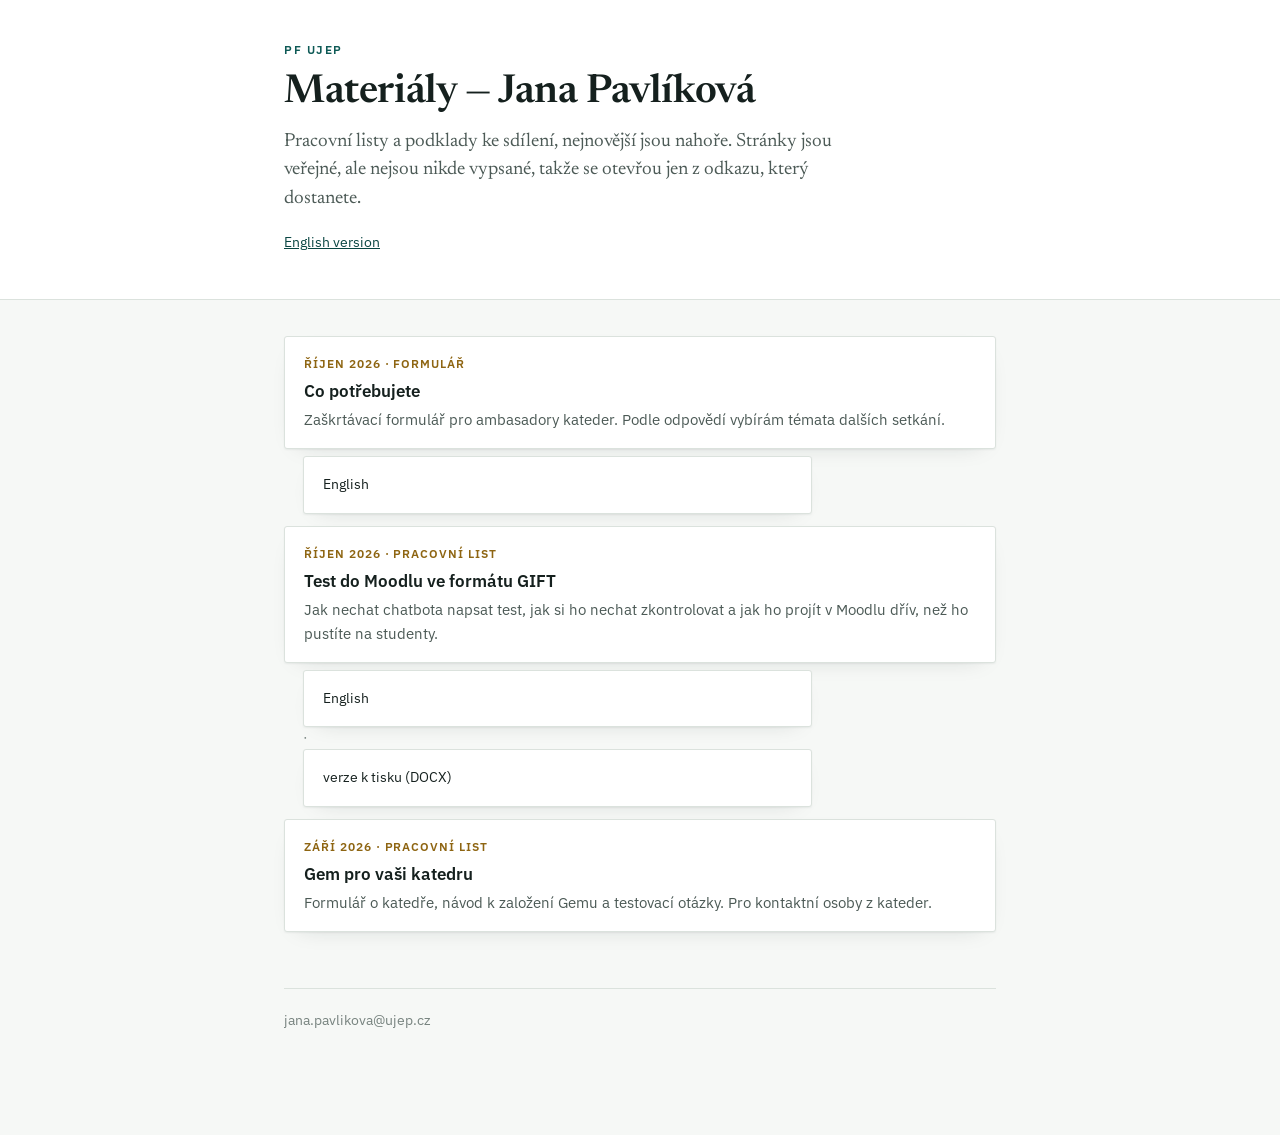
==== index.html @ e1811ff3 "Říjnový pracovní list GIFT a formulář zpětné vazby Pracovní list "Test do Moodlu ve formátu GIFT" (C" ====
<!DOCTYPE html>
<!--
  ŽIVÝ WEB:  https://pavlikovajg-praktik-ai.github.io/WEB/
  REPO:      https://github.com/pavlikovajG-PRAKTIK-AI/WEB
  NA DISKU:  C:\Users\Pavlikovaj\Desktop\Jana\_AI_APPS\GithubWEB

  Obsah repa a této složky se musí vždy shodovat — po každé úpravě commit a push.
  Publikuje se z větve main, kořen repozitáře. Změna je online do cca minuty.
-->
<html lang="cs">
<head>
<meta charset="utf-8">
<meta name="viewport" content="width=device-width, initial-scale=1">
<title>Jana Pavlíková — materiály</title>
<link rel="preconnect" href="https://fonts.googleapis.com">
<link rel="preconnect" href="https://fonts.gstatic.com" crossorigin>
<link rel="stylesheet" href="https://fonts.googleapis.com/css2?family=Newsreader:opsz,wght@6..72,400;6..72,600&family=IBM+Plex+Sans:wght@400;500;600&display=swap">
<link rel="stylesheet" href="style.css">
</head>
<body>

<header class="masthead">
  <div class="wrap">
    <p class="kicker">PF UJEP</p>
    <h1>Materiály — Jana Pavlíková</h1>
    <p class="standfirst">Pracovní listy a podklady ke sdílení, nejnovější jsou nahoře. Stránky jsou veřejné, ale nejsou nikde vypsané, takže se otevřou jen z odkazu, který dostanete.</p>
    <p class="langs"><a href="en.html">English version</a></p>
  </div>
</header>

<div class="wrap">
  <section style="margin-top:36px">
    <ul class="cards">
      <li>
        <a href="zpetna-vazba/">
          <span class="when">Říjen 2026 · formulář</span>
          <span class="t">Co potřebujete</span>
          <span class="d">Zaškrtávací formulář pro ambasadory kateder. Podle odpovědí vybírám témata dalších setkání.</span>
        </a>
        <p class="alt"><a href="zpetna-vazba/en.html">English</a></p>
      </li>
      <li>
        <a href="2026_10_01_gift/">
          <span class="when">Říjen 2026 · pracovní list</span>
          <span class="t">Test do Moodlu ve formátu GIFT</span>
          <span class="d">Jak nechat chatbota napsat test, jak si ho nechat zkontrolovat a jak ho projít v Moodlu dřív, než ho pustíte na studenty.</span>
        </a>
        <p class="alt"><a href="2026_10_01_gift/en.html">English</a> · <a href="2026_10_01_gift/2026_10_01_Pracovni-list-GIFT.docx">verze k tisku (DOCX)</a></p>
      </li>
      <li>
        <a href="pracovni-list/">
          <span class="when">Září 2026 · pracovní list</span>
          <span class="t">Gem pro vaši katedru</span>
          <span class="d">Formulář o katedře, návod k založení Gemu a testovací otázky. Pro kontaktní osoby z kateder.</span>
        </a>
      </li>
    </ul>
  </section>

  <footer>
    <p>jana.pavlikova@ujep.cz</p>
  </footer>
</div>

</body>
</html>
---- style.css ----
/* Společný styl stránek — PF UJEP / Jana Pavlíková */
:root{
  --ground:#F6F8F6; --surface:#FFFFFF; --surface-2:#EEF2EF;
  --ink:#15201E; --ink-soft:#4C5A56; --ink-faint:#77837F;
  --rule:#DBE2DD; --rule-strong:#C3CEC8;
  --accent:#0E5A56; --accent-ink:#0A4643; --accent-soft:#E1EFEC;
  --brass:#8E6512; --brass-soft:#F6ECD9;
  --shadow:0 1px 2px rgba(21,32,30,.06), 0 8px 24px -16px rgba(21,32,30,.22);
  --serif:"Newsreader",Georgia,"Times New Roman",serif;
  --sans:"IBM Plex Sans","Segoe UI",Arial,sans-serif;
  --mono:ui-monospace,"Cascadia Mono","Consolas",monospace;
}
@media (prefers-color-scheme:dark){
  :root:not([data-theme="light"]){
    --ground:#111614; --surface:#19201D; --surface-2:#1F2825;
    --ink:#E9EEEB; --ink-soft:#9EACA7; --ink-faint:#7C8A85;
    --rule:#2B3733; --rule-strong:#3B4844;
    --accent:#63BFB4; --accent-ink:#8FD6CC; --accent-soft:#16302C;
    --brass:#D3A44E; --brass-soft:#2A2317;
    --shadow:0 1px 2px rgba(0,0,0,.4), 0 8px 24px -16px rgba(0,0,0,.7);
  }
}
:root[data-theme="dark"]{
  --ground:#111614; --surface:#19201D; --surface-2:#1F2825;
  --ink:#E9EEEB; --ink-soft:#9EACA7; --ink-faint:#7C8A85;
  --rule:#2B3733; --rule-strong:#3B4844;
  --accent:#63BFB4; --accent-ink:#8FD6CC; --accent-soft:#16302C;
  --brass:#D3A44E; --brass-soft:#2A2317;
  --shadow:0 1px 2px rgba(0,0,0,.4), 0 8px 24px -16px rgba(0,0,0,.7);
}

*{box-sizing:border-box}
body{background:var(--ground);color:var(--ink);font-family:var(--sans);
  font-size:16px;line-height:1.6;margin:0;-webkit-font-smoothing:antialiased}
.wrap{max-width:760px;margin:0 auto;padding:0 24px 88px}

.masthead{border-bottom:1px solid var(--rule);background:var(--surface)}
.masthead .wrap{padding-top:40px;padding-bottom:30px}
.kicker{font-size:12px;letter-spacing:.13em;text-transform:uppercase;
  color:var(--accent);font-weight:600;margin:0 0 12px}
h1{font-family:var(--serif);font-weight:600;font-size:clamp(29px,5vw,40px);
  line-height:1.12;letter-spacing:-.01em;margin:0 0 12px;text-wrap:balance}
.standfirst{font-family:var(--serif);font-size:19px;line-height:1.5;
  color:var(--ink-soft);margin:0;max-width:60ch}
.langs{margin-top:18px;font-size:14px;color:var(--ink-faint)}
.langs a{color:var(--accent-ink)}

section{margin-top:48px;scroll-margin-top:16px}
.band{display:flex;flex-wrap:wrap;align-items:baseline;gap:8px 16px;
  padding-bottom:10px;border-bottom:2px solid var(--ink);margin-bottom:20px}
.band .no{font-family:var(--serif);font-size:14px;font-weight:600;
  letter-spacing:.1em;text-transform:uppercase;color:var(--brass)}
.band h2{font-family:var(--serif);font-weight:600;font-size:25px;
  margin:0;flex:1 1 auto;line-height:1.2}
.band .meta{font-size:13px;color:var(--ink-faint);white-space:nowrap}

p{margin:0 0 15px;max-width:66ch}
.lede{color:var(--ink-soft)}
a{color:var(--accent-ink)}
strong{font-weight:600}
code{font-family:var(--mono);font-size:.9em;background:var(--surface-2);
  padding:1px 5px;border-radius:2px}

ol.steps{list-style:none;margin:0;padding:0;counter-reset:s}
ol.steps li{counter-increment:s;position:relative;padding:0 0 20px 44px}
ol.steps li::before{content:counter(s);position:absolute;left:0;top:0;
  width:28px;height:28px;border-radius:50%;display:grid;place-items:center;
  background:var(--accent-soft);color:var(--accent-ink);
  font-family:var(--serif);font-weight:600;font-size:15px}
ol.steps li::after{content:"";position:absolute;left:13.5px;top:32px;bottom:2px;
  width:1px;background:var(--rule)}
ol.steps li:last-child::after{display:none}
ol.steps h3{font-size:16.5px;font-weight:600;margin:2px 0 6px}
ol.steps p{margin:0 0 8px;font-size:15px;color:var(--ink-soft)}

ul.plain{list-style:none;margin:0 0 16px;padding:0}
ul.plain li{position:relative;padding:0 0 9px 20px;font-size:15px;
  color:var(--ink-soft);max-width:66ch}
ul.plain li::before{content:"–";position:absolute;left:2px;color:var(--brass)}
ul.plain li b{color:var(--ink);font-weight:600}

.prompt{background:var(--surface);border:1px solid var(--rule-strong);
  border-left:3px solid var(--accent);border-radius:0 3px 3px 0;
  padding:15px 17px;margin:0 0 12px;font-family:var(--mono);
  font-size:13.5px;line-height:1.62;color:var(--ink);white-space:pre-wrap}
.warn{border-left:3px solid var(--brass);background:var(--brass-soft);
  padding:15px 17px;margin:22px 0 0;border-radius:0 3px 3px 0}
.warn p{margin:0 0 9px;font-size:15px}
.warn p:last-child{margin:0}
.warn b{color:var(--brass)}

fieldset{border:1px solid var(--rule);border-radius:3px;background:var(--surface);
  padding:16px 18px 6px;margin:0 0 16px;box-shadow:var(--shadow)}
legend{font-weight:600;font-size:16px;padding:0 7px;color:var(--ink)}
.hint{font-size:14px;color:var(--ink-faint);margin:-4px 0 12px;max-width:62ch}
.opts{display:grid;grid-template-columns:repeat(auto-fill,minmax(250px,1fr));gap:2px}
.opt{display:flex;gap:9px;align-items:flex-start;padding:7px 8px;
  border-radius:2px;cursor:pointer;font-size:15px;line-height:1.4}
.opt:hover{background:var(--surface-2)}
.opt input{margin:3px 0 0;width:16px;height:16px;accent-color:var(--accent);
  flex:0 0 auto;cursor:pointer}
input[type=text]{width:100%;font-family:var(--sans);font-size:15px;color:var(--ink);
  background:var(--ground);border:1px solid var(--rule-strong);border-radius:2px;
  padding:9px 11px}
textarea{width:100%;min-height:72px;resize:vertical;font-family:var(--sans);
  font-size:15px;line-height:1.55;color:var(--ink);background:var(--ground);
  border:1px solid var(--rule-strong);border-radius:2px;padding:10px 11px}
textarea.data{min-height:190px;font-family:var(--mono);font-size:13px;
  background:var(--surface)}
:focus-visible{outline:2px solid var(--accent);outline-offset:2px}

.actions{display:flex;flex-wrap:wrap;gap:11px;align-items:center;
  margin-top:20px;padding-top:18px;border-top:1px solid var(--rule)}
button.primary{font-family:var(--sans);font-size:15px;font-weight:600;
  background:var(--accent);color:#fff;border:1px solid var(--accent);
  border-radius:2px;padding:10px 18px;cursor:pointer}
:root[data-theme="dark"] button.primary{color:#0F1614}
@media (prefers-color-scheme:dark){
  :root:not([data-theme="light"]) button.primary{color:#0F1614}}
button.ghost{font-family:var(--sans);font-size:14px;background:transparent;
  color:var(--ink-soft);border:1px solid var(--rule-strong);
  border-radius:2px;padding:10px 14px;cursor:pointer}
button:hover{filter:brightness(1.06)}
.status{font-size:14px;color:var(--accent-ink)}
.hidden{display:none}

table.tally{border-collapse:collapse;width:100%;font-size:15px;margin-bottom:26px}
table.tally th{text-align:left;font-weight:600;color:var(--accent-ink);
  border-bottom:2px solid var(--ink);padding:7px 9px}
table.tally td{border-bottom:1px solid var(--rule);padding:6px 9px;
  vertical-align:baseline}
table.tally td.n{font-variant-numeric:tabular-nums;font-weight:600;
  width:3.5em;text-align:right;color:var(--ink)}
table.tally td.bar{width:38%}
table.tally .fill{height:9px;background:var(--accent);border-radius:2px;
  display:block;min-width:2px}

footer{margin-top:56px;padding-top:20px;border-top:1px solid var(--rule);
  font-size:14px;color:var(--ink-faint)}
footer p{max-width:66ch}

@media (max-width:560px){.wrap{padding-left:18px;padding-right:18px}}
@media (prefers-reduced-motion:reduce){*{transition:none!important;animation:none!important}}

@media print{
  :root{--ground:#fff;--surface:#fff;--surface-2:#fff;--ink:#000;
    --ink-soft:#333;--ink-faint:#555;--rule:#bbb;--rule-strong:#999;
    --accent:#0E5A56;--accent-ink:#0A4643;--accent-soft:#fff;
    --brass:#6b4c0d;--brass-soft:#fff;--shadow:none}
  body{font-size:10.5pt;line-height:1.42}
  .wrap{max-width:none;padding:0}
  .masthead .wrap{padding:0 0 10px}
  h1{font-size:20pt;margin-bottom:6px}
  .standfirst{font-size:11pt}
  .langs,.noprint,nav{display:none!important}
  section{margin-top:16px;page-break-inside:avoid}
  .band{margin-bottom:10px;padding-bottom:5px}
  .band h2{font-size:13pt}
  p,ul.plain li{margin-bottom:7px;font-size:10.5pt}
  .prompt{font-size:8.6pt;line-height:1.4;padding:8px 10px;margin-bottom:8px}
  .warn{margin-top:12px;padding:8px 10px}
  ol.steps li{padding-bottom:10px}
  footer{margin-top:18px;padding-top:8px;font-size:8.5pt}
  fieldset{break-inside:avoid;box-shadow:none}
}

/* ---------- rozcestník ---------- */
ul.cards{list-style:none;margin:0;padding:0;display:flex;flex-direction:column;gap:12px}
ul.cards li a{display:block;background:var(--surface);border:1px solid var(--rule);
  border-radius:3px;padding:17px 19px;text-decoration:none;color:var(--ink);
  box-shadow:var(--shadow)}
ul.cards li a:hover{border-color:var(--accent);background:var(--accent-soft)}
ul.cards .t{font-weight:600;font-size:17px;display:block;margin-bottom:3px}
ul.cards .d{font-size:14.5px;color:var(--ink-soft);display:block}
ul.cards .when{font-size:12px;letter-spacing:.08em;text-transform:uppercase;
  color:var(--brass);font-weight:600;display:block;margin-bottom:5px}
.alt{font-size:13.5px;color:var(--ink-faint);margin:7px 0 0;padding-left:19px}
.alt a{color:var(--ink-soft)}
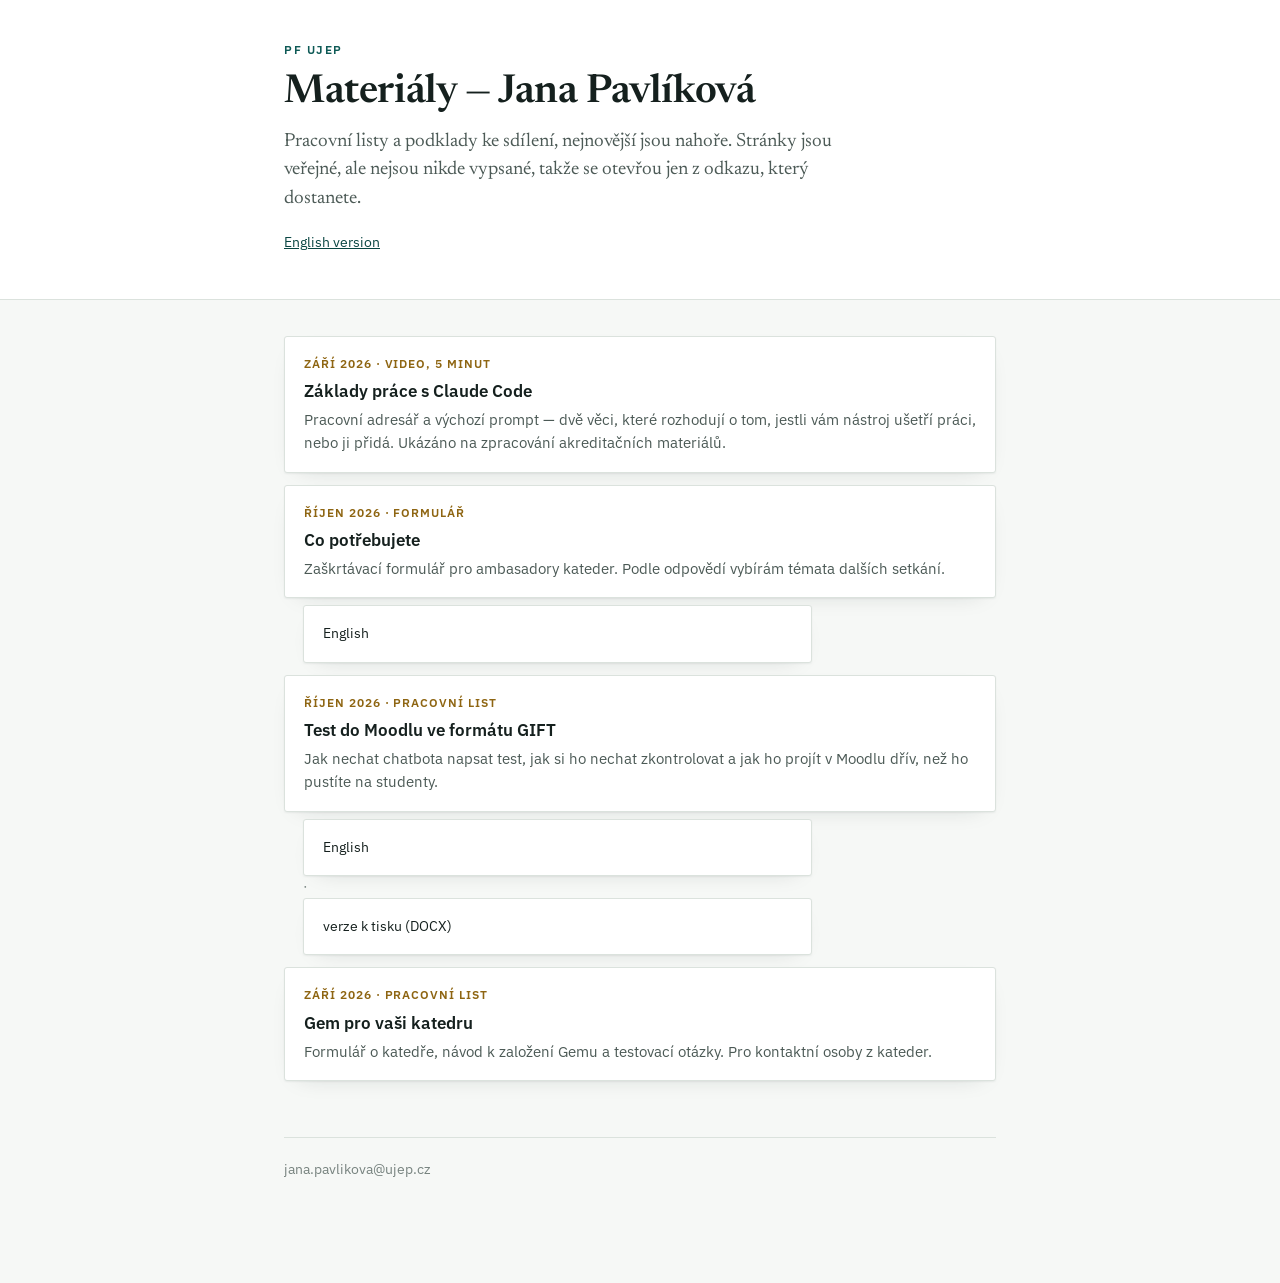
==== commit 1b0966e0: "Video Základy práce s Claude Code Co-Authored-By: Claude Opus 5 <noreply@anthropic.com>" ====
--- a/index.html
+++ b/index.html
@@ -32,6 +32,13 @@
   <section style="margin-top:36px">
     <ul class="cards">
       <li>
+        <a href="Zaklady-Claude-Code.mp4">
+          <span class="when">Září 2026 · video, 5 minut</span>
+          <span class="t">Základy práce s Claude Code</span>
+          <span class="d">Pracovní adresář a výchozí prompt — dvě věci, které rozhodují o tom, jestli vám nástroj ušetří práci, nebo ji přidá. Ukázáno na zpracování akreditačních materiálů.</span>
+        </a>
+      </li>
+      <li>
         <a href="zpetna-vazba/">
           <span class="when">Říjen 2026 · formulář</span>
           <span class="t">Co potřebujete</span>
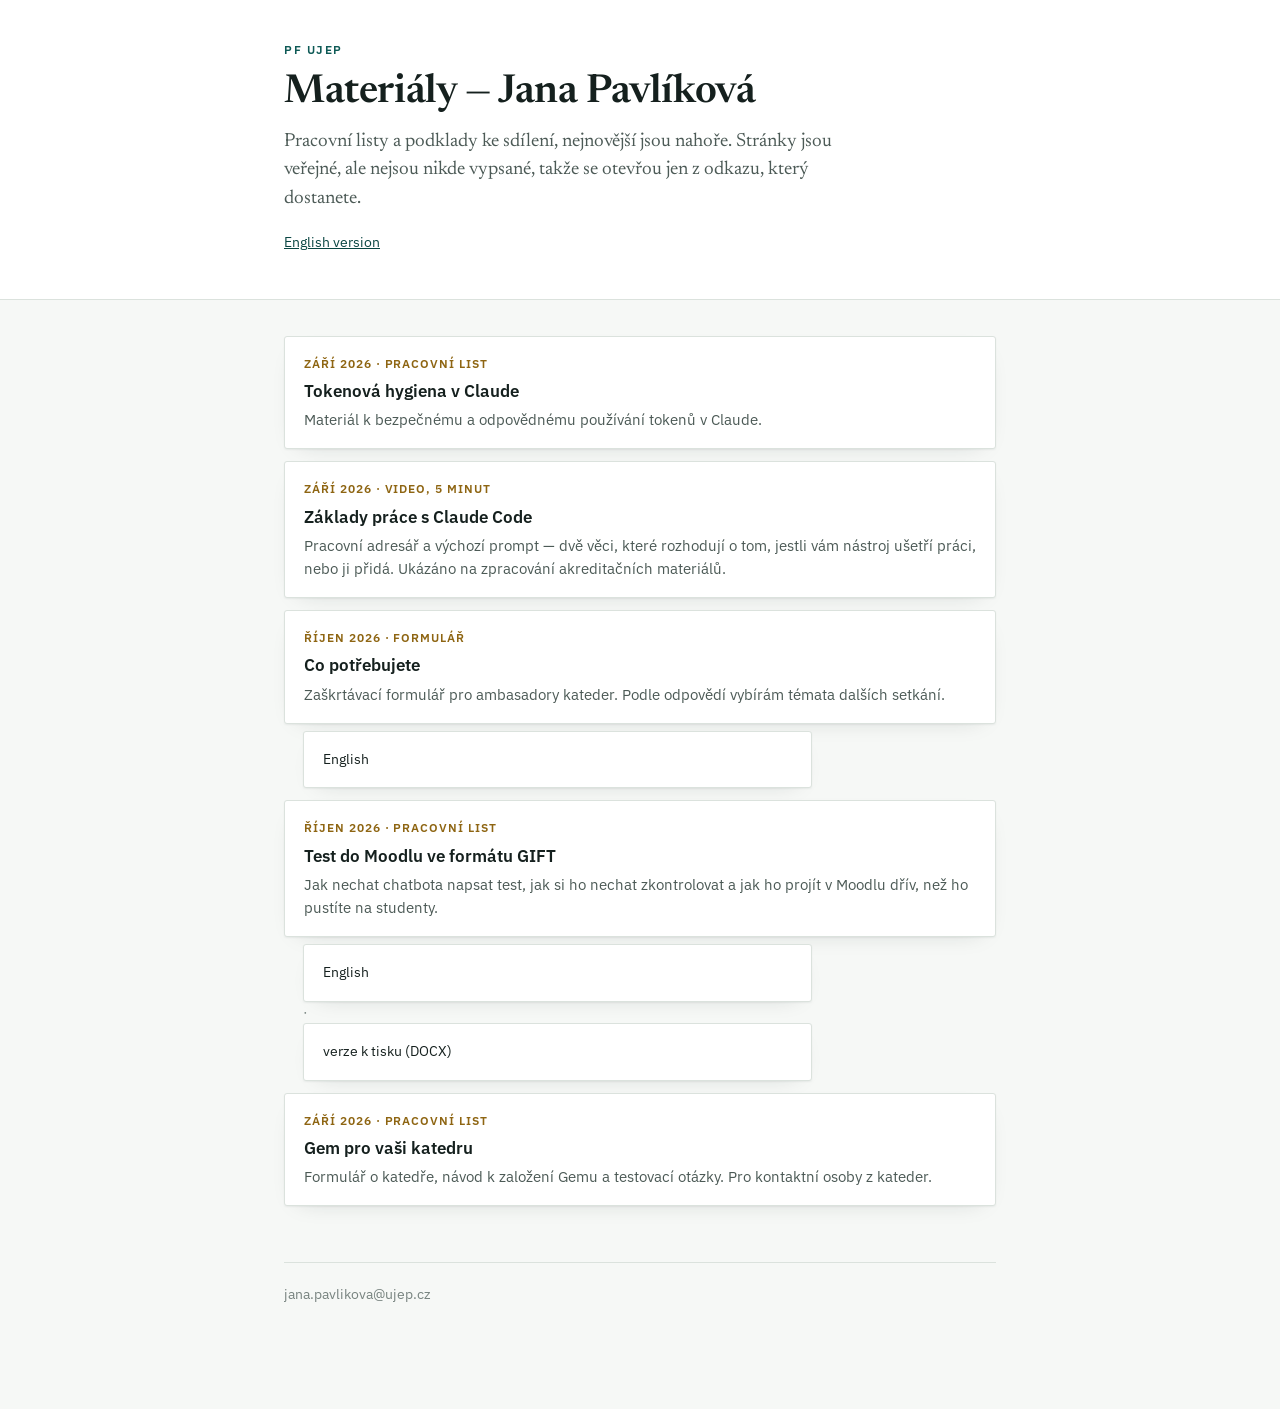
==== commit 7292770e: "Add link to Tokenová hygiena in index.html" ====
--- a/index.html
+++ b/index.html
@@ -31,6 +31,13 @@
 <div class="wrap">
   <section style="margin-top:36px">
     <ul class="cards">
+      <li>
+        <a href="https://github.com/pavlikovajG-PRAKTIK-AI/WEB/blob/main/Tokenova_hygiena_Claude.html">
+          <span class="when">Září 2026 · pracovní list</span>
+          <span class="t">Tokenová hygiena v Claude</span>
+          <span class="d">Materiál k bezpečnému a odpovědnému používání tokenů v Claude.</span>
+        </a>
+      </li>
       <li>
         <a href="Zaklady-Claude-Code.mp4">
           <span class="when">Září 2026 · video, 5 minut</span>
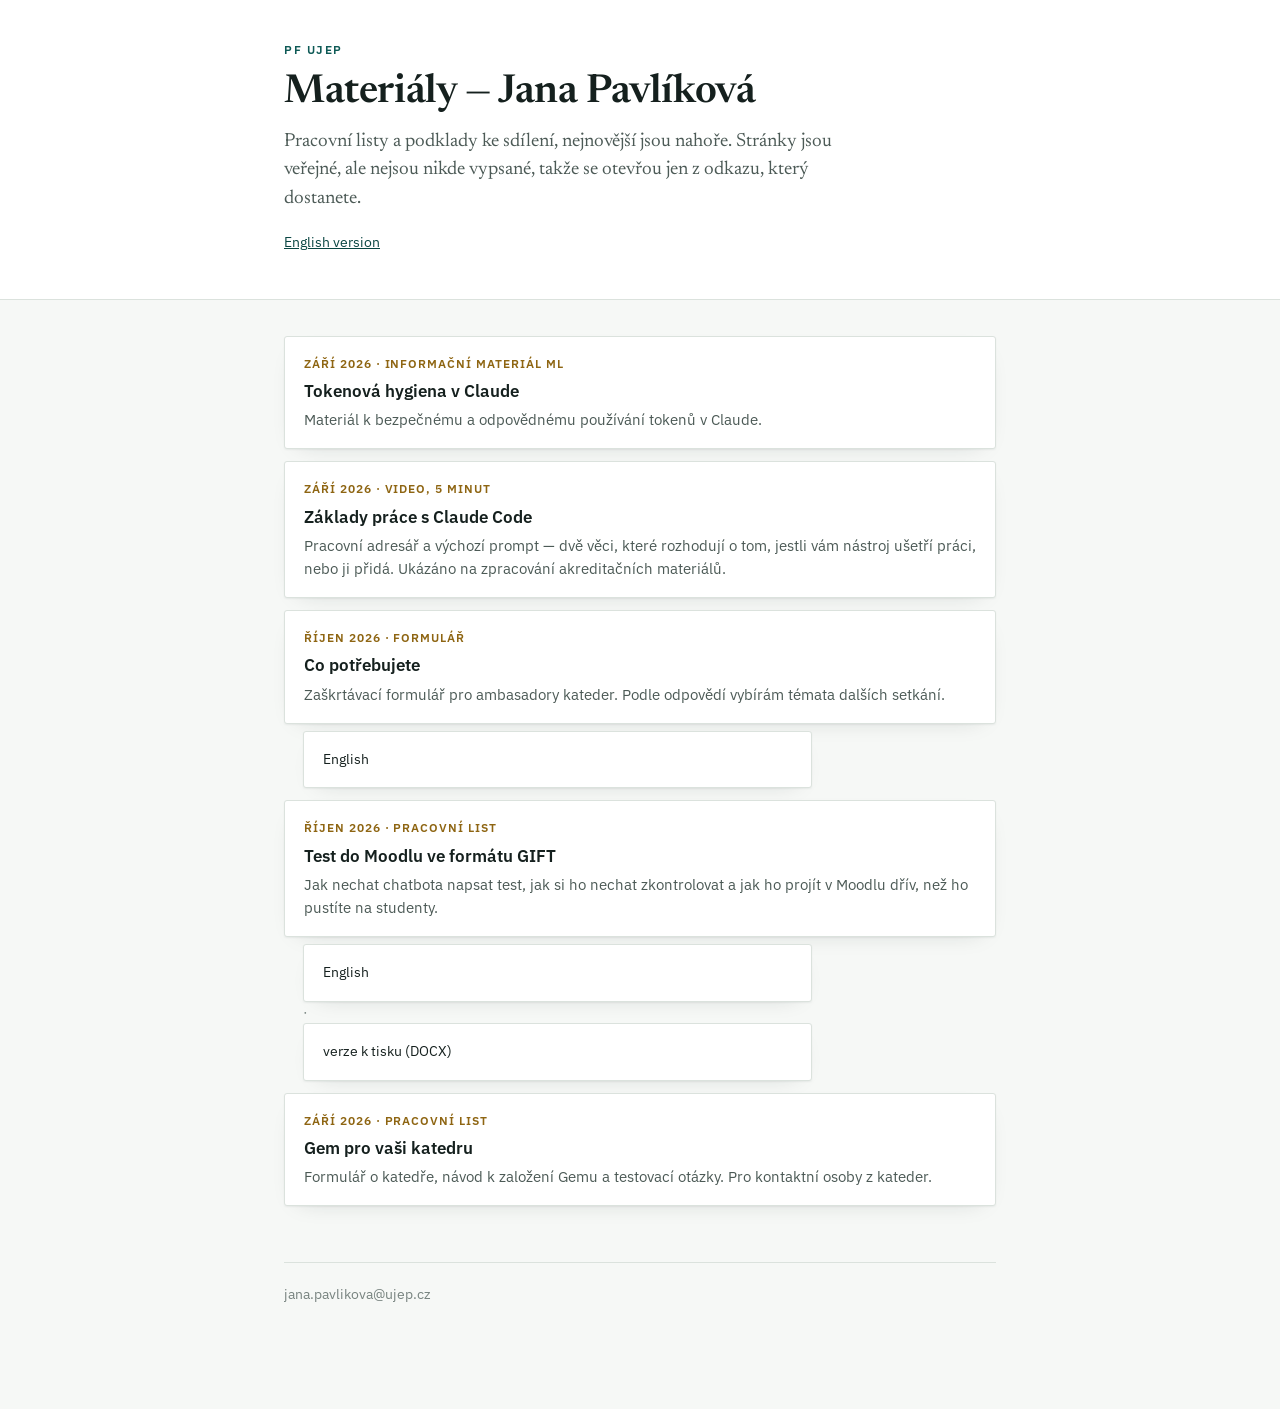
==== commit 30579d76: "Update description in Tokenová hygiena link" ====
--- a/index.html
+++ b/index.html
@@ -33,7 +33,7 @@
     <ul class="cards">
       <li>
         <a href="https://github.com/pavlikovajG-PRAKTIK-AI/WEB/blob/main/Tokenova_hygiena_Claude.html">
-          <span class="when">Září 2026 · pracovní list</span>
+          <span class="when">Září 2026 · informační materiál ML</span>
           <span class="t">Tokenová hygiena v Claude</span>
           <span class="d">Materiál k bezpečnému a odpovědnému používání tokenů v Claude.</span>
         </a>
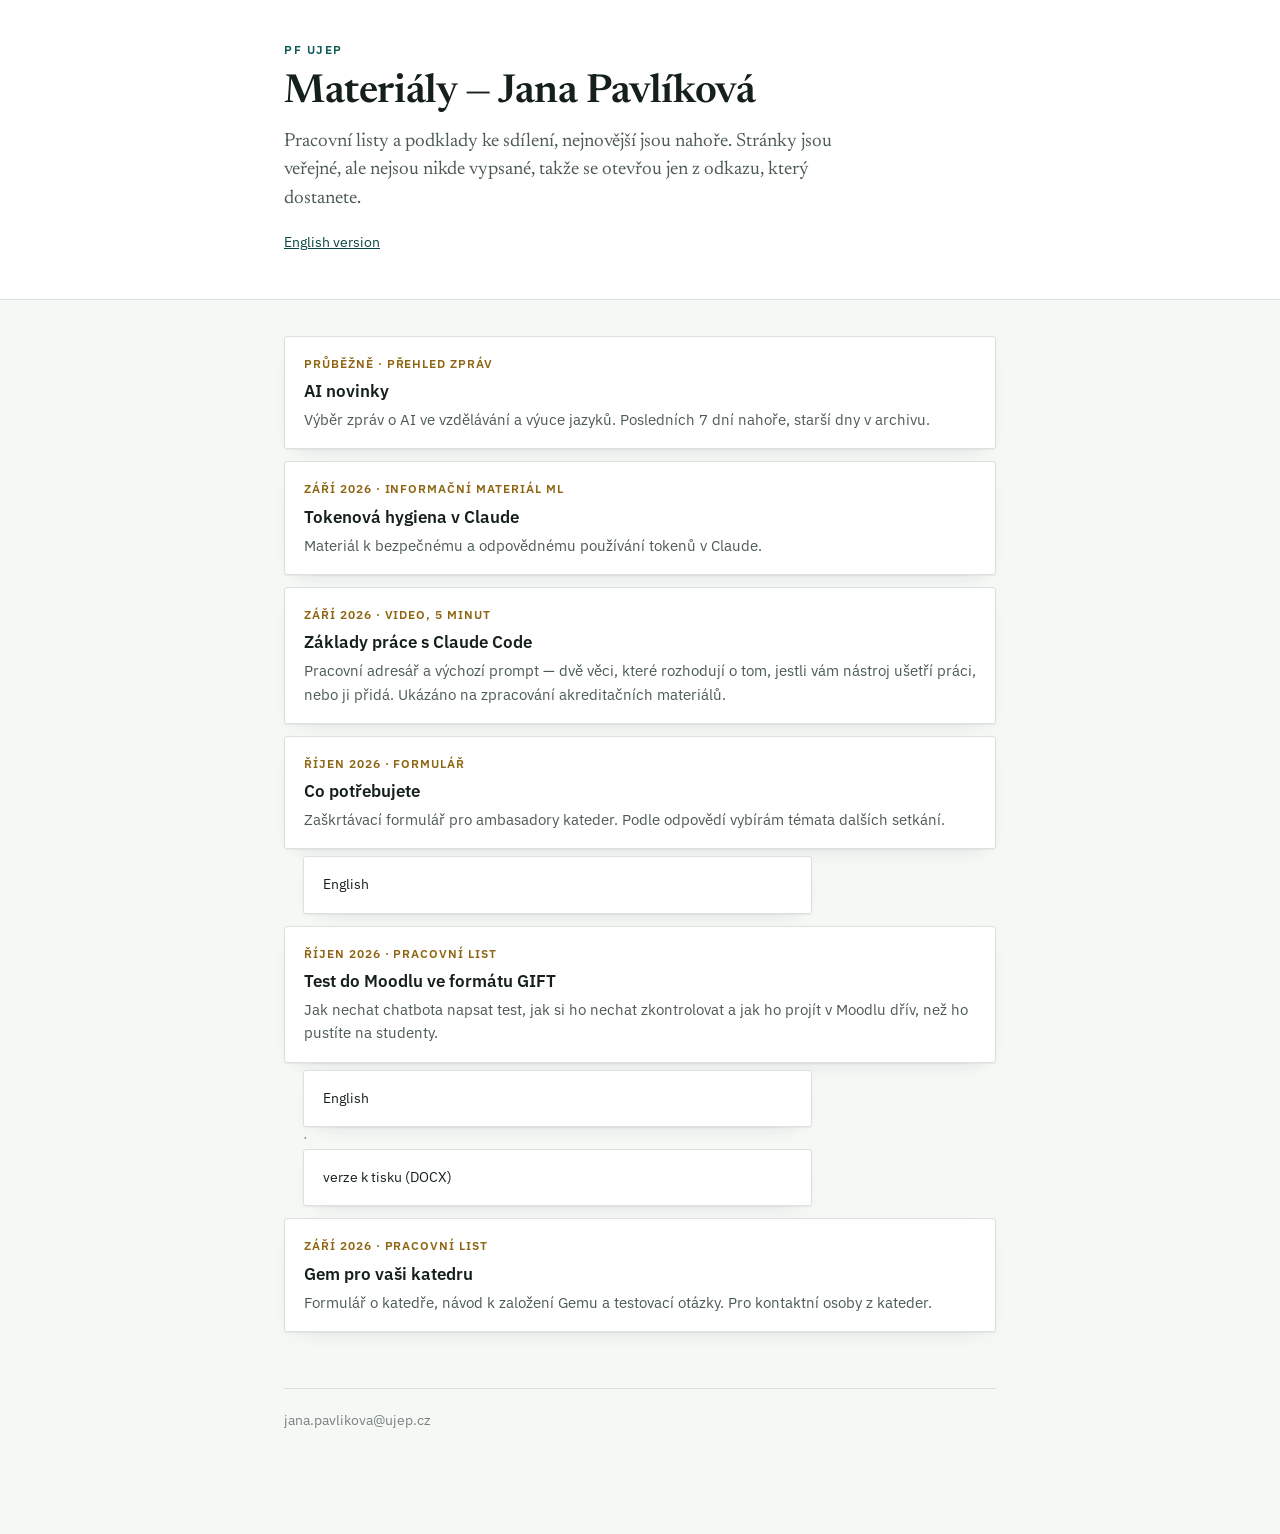
==== commit 5d196c64: "Přidány AI novinky (novinky/) a karta na rozcestníku Co-Authored-By: Claude Sonnet 5.5 <noreply@anth" ====
--- a/index.html
+++ b/index.html
@@ -32,7 +32,14 @@
   <section style="margin-top:36px">
     <ul class="cards">
       <li>
-        <a href="https://github.com/pavlikovajG-PRAKTIK-AI/WEB/blob/main/Tokenova_hygiena_Claude.html">
+        <a href="novinky/">
+          <span class="when">Průběžně · přehled zpráv</span>
+          <span class="t">AI novinky</span>
+          <span class="d">Výběr zpráv o AI ve vzdělávání a výuce jazyků. Posledních 7 dní nahoře, starší dny v archivu.</span>
+        </a>
+      </li>
+      <li>
+        <a href="Tokenova_hygiena_Claude.html">
           <span class="when">Září 2026 · informační materiál ML</span>
           <span class="t">Tokenová hygiena v Claude</span>
           <span class="d">Materiál k bezpečnému a odpovědnému používání tokenů v Claude.</span>
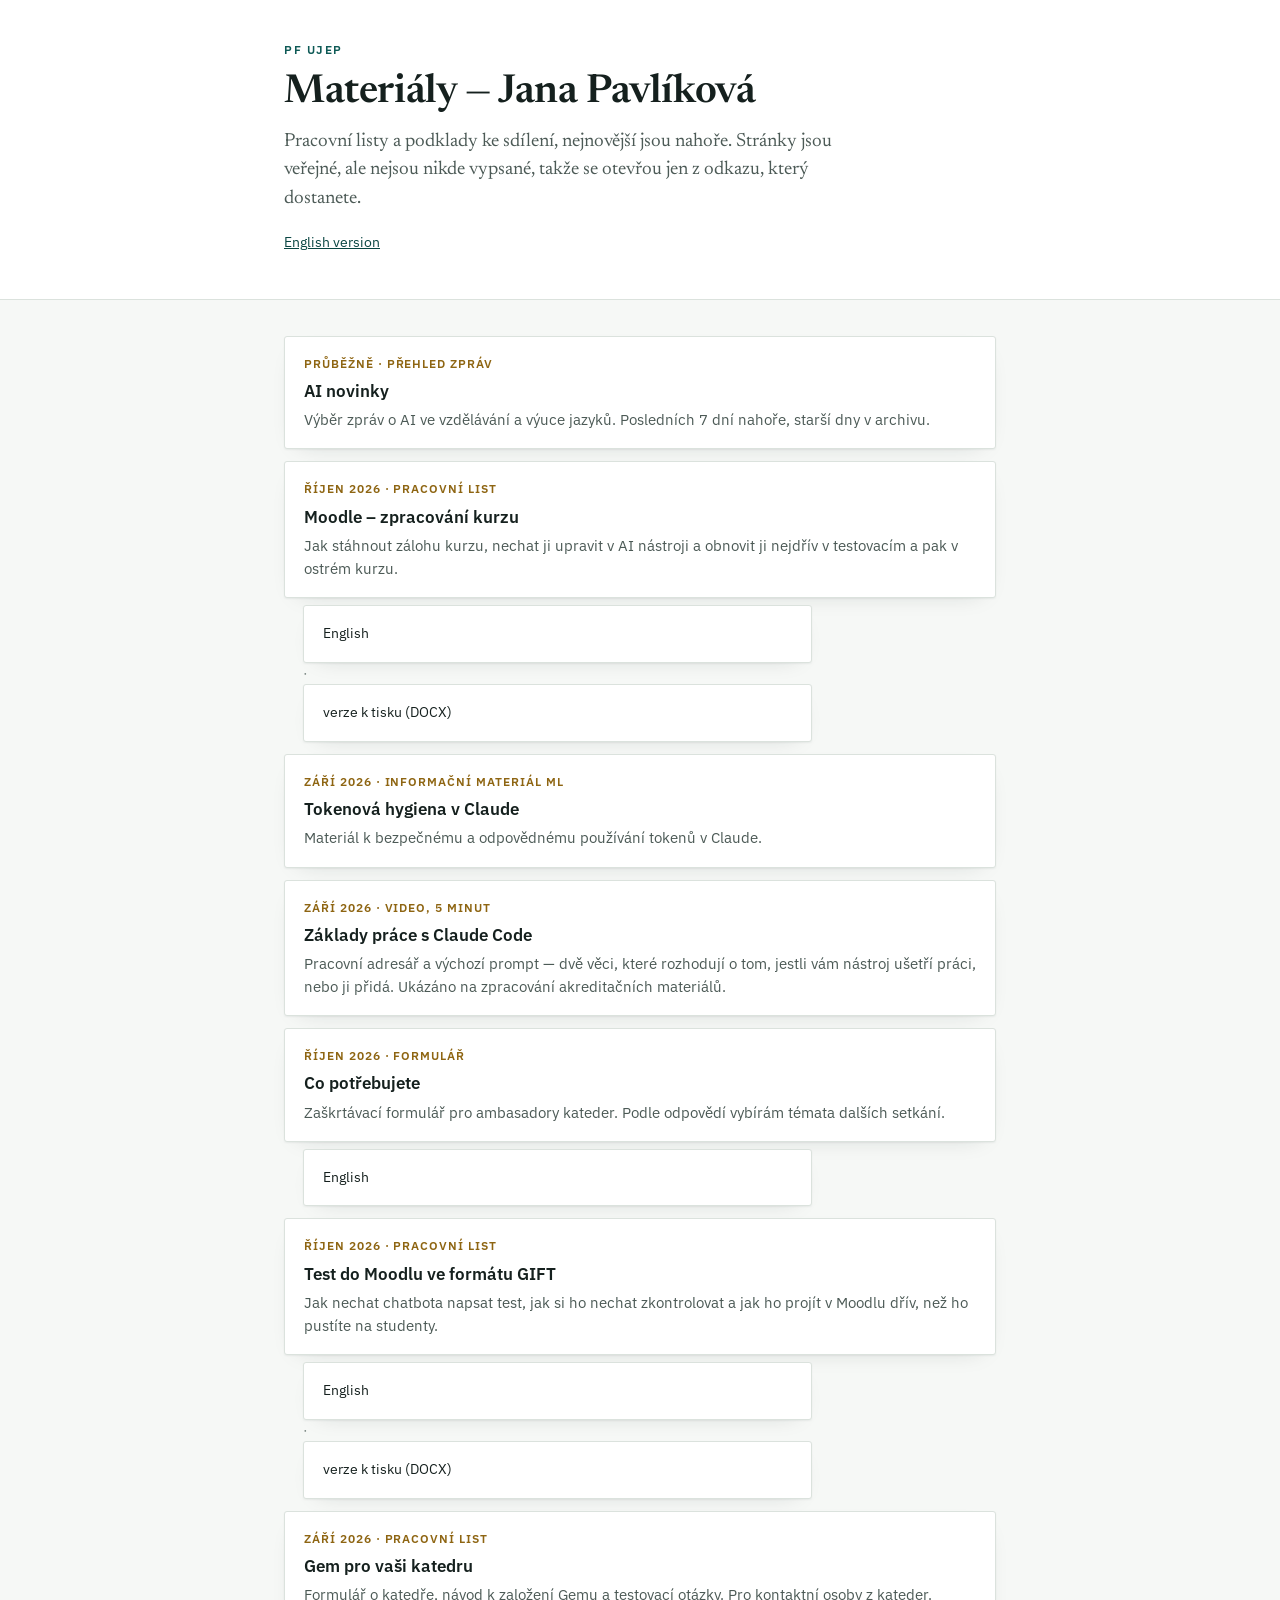
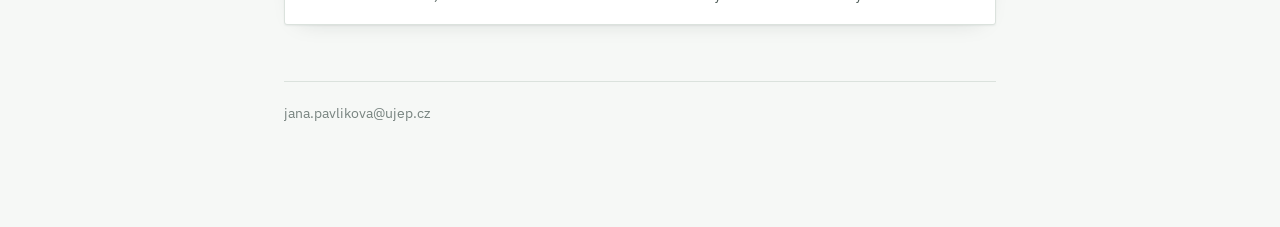
==== commit 07caf9a3: "Pracovní list Moodle – zpracování kurzu (CZ + EN, DOCX k tisku) Co-Authored-By: Claude Opus 5.5 <nor" ====
--- a/index.html
+++ b/index.html
@@ -37,6 +37,14 @@
           <span class="t">AI novinky</span>
           <span class="d">Výběr zpráv o AI ve vzdělávání a výuce jazyků. Posledních 7 dní nahoře, starší dny v archivu.</span>
         </a>
+      </li>
+      <li>
+        <a href="2026_10_01_moodle-kurz/">
+          <span class="when">Říjen 2026 · pracovní list</span>
+          <span class="t">Moodle – zpracování kurzu</span>
+          <span class="d">Jak stáhnout zálohu kurzu, nechat ji upravit v AI nástroji a obnovit ji nejdřív v testovacím a pak v ostrém kurzu.</span>
+        </a>
+        <p class="alt"><a href="2026_10_01_moodle-kurz/en.html">English</a> · <a href="2026_10_01_moodle-kurz/2026_10_01_Moodle-zpracovani-kurzu.docx">verze k tisku (DOCX)</a></p>
       </li>
       <li>
         <a href="Tokenova_hygiena_Claude.html">
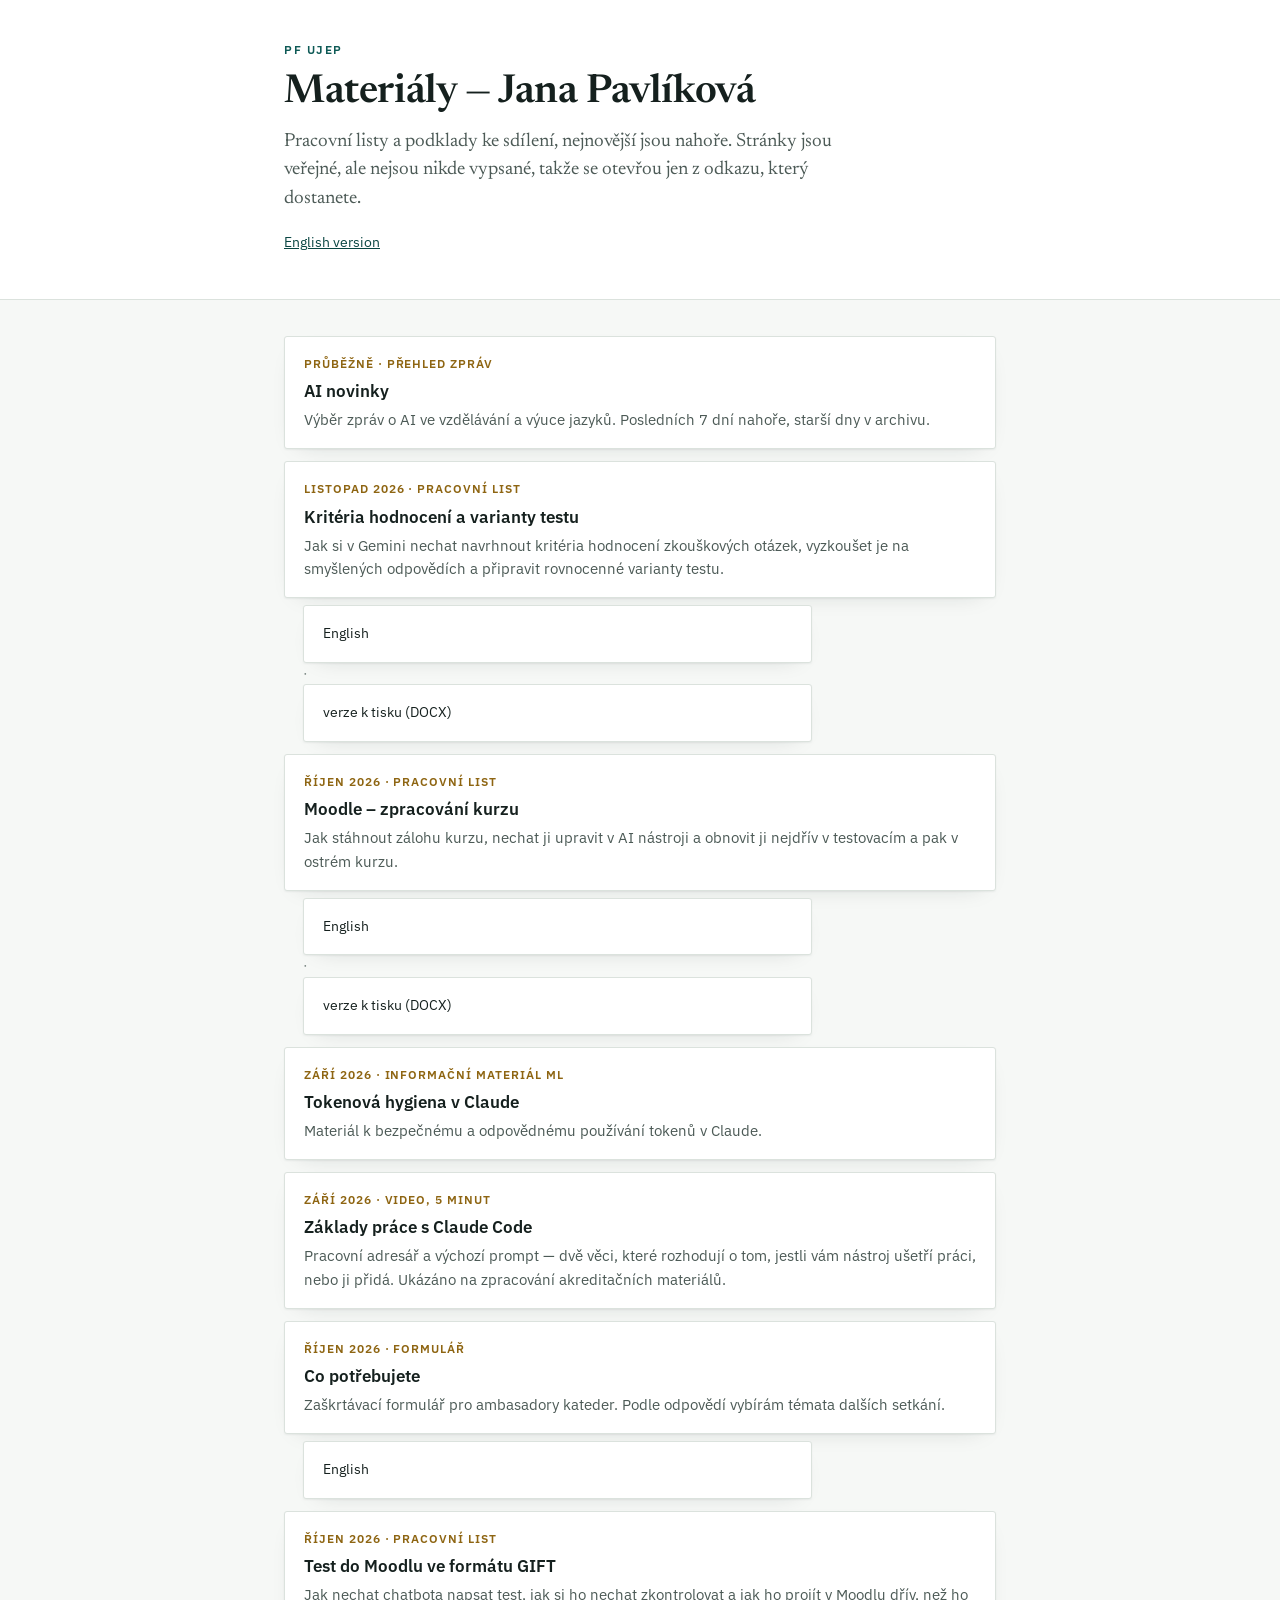
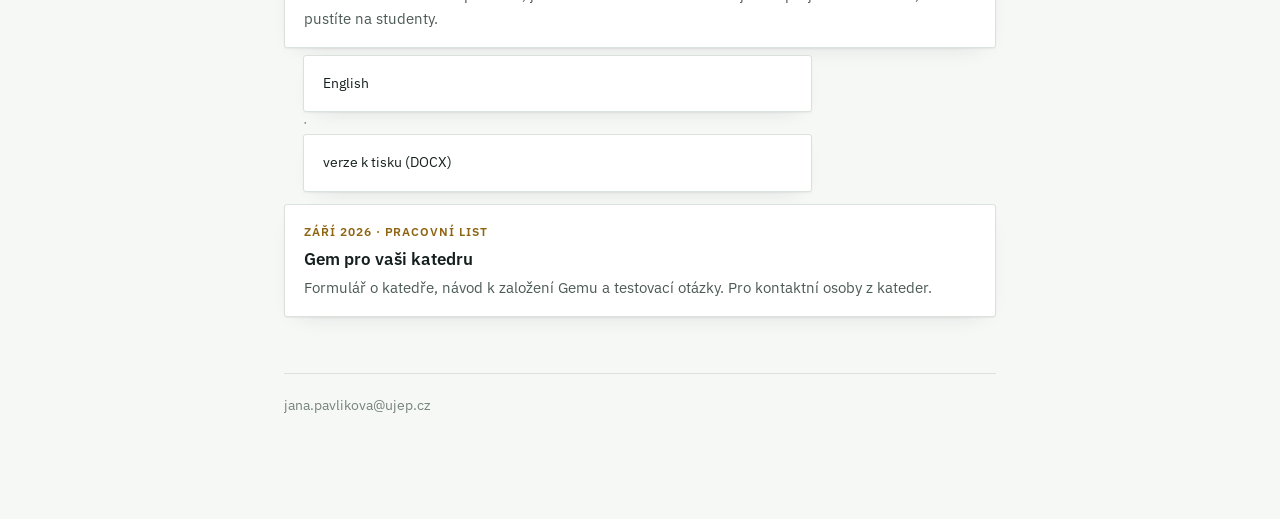
==== commit 1c584e96: "Hlavní stránka: odkaz na listopadový pracovní list Co-Authored-By: Claude Opus 5.5 <noreply@anthropi" ====
--- a/index.html
+++ b/index.html
@@ -37,6 +37,14 @@
           <span class="t">AI novinky</span>
           <span class="d">Výběr zpráv o AI ve vzdělávání a výuce jazyků. Posledních 7 dní nahoře, starší dny v archivu.</span>
         </a>
+      </li>
+      <li>
+        <a href="2026_11_01_kriteria-hodnoceni/">
+          <span class="when">Listopad 2026 · pracovní list</span>
+          <span class="t">Kritéria hodnocení a varianty testu</span>
+          <span class="d">Jak si v Gemini nechat navrhnout kritéria hodnocení zkouškových otázek, vyzkoušet je na smyšlených odpovědích a připravit rovnocenné varianty testu.</span>
+        </a>
+        <p class="alt"><a href="2026_11_01_kriteria-hodnoceni/en.html">English</a> · <a href="2026_11_01_kriteria-hodnoceni/2026_11_01_Kriteria-hodnoceni.docx">verze k tisku (DOCX)</a></p>
       </li>
       <li>
         <a href="2026_10_01_moodle-kurz/">
